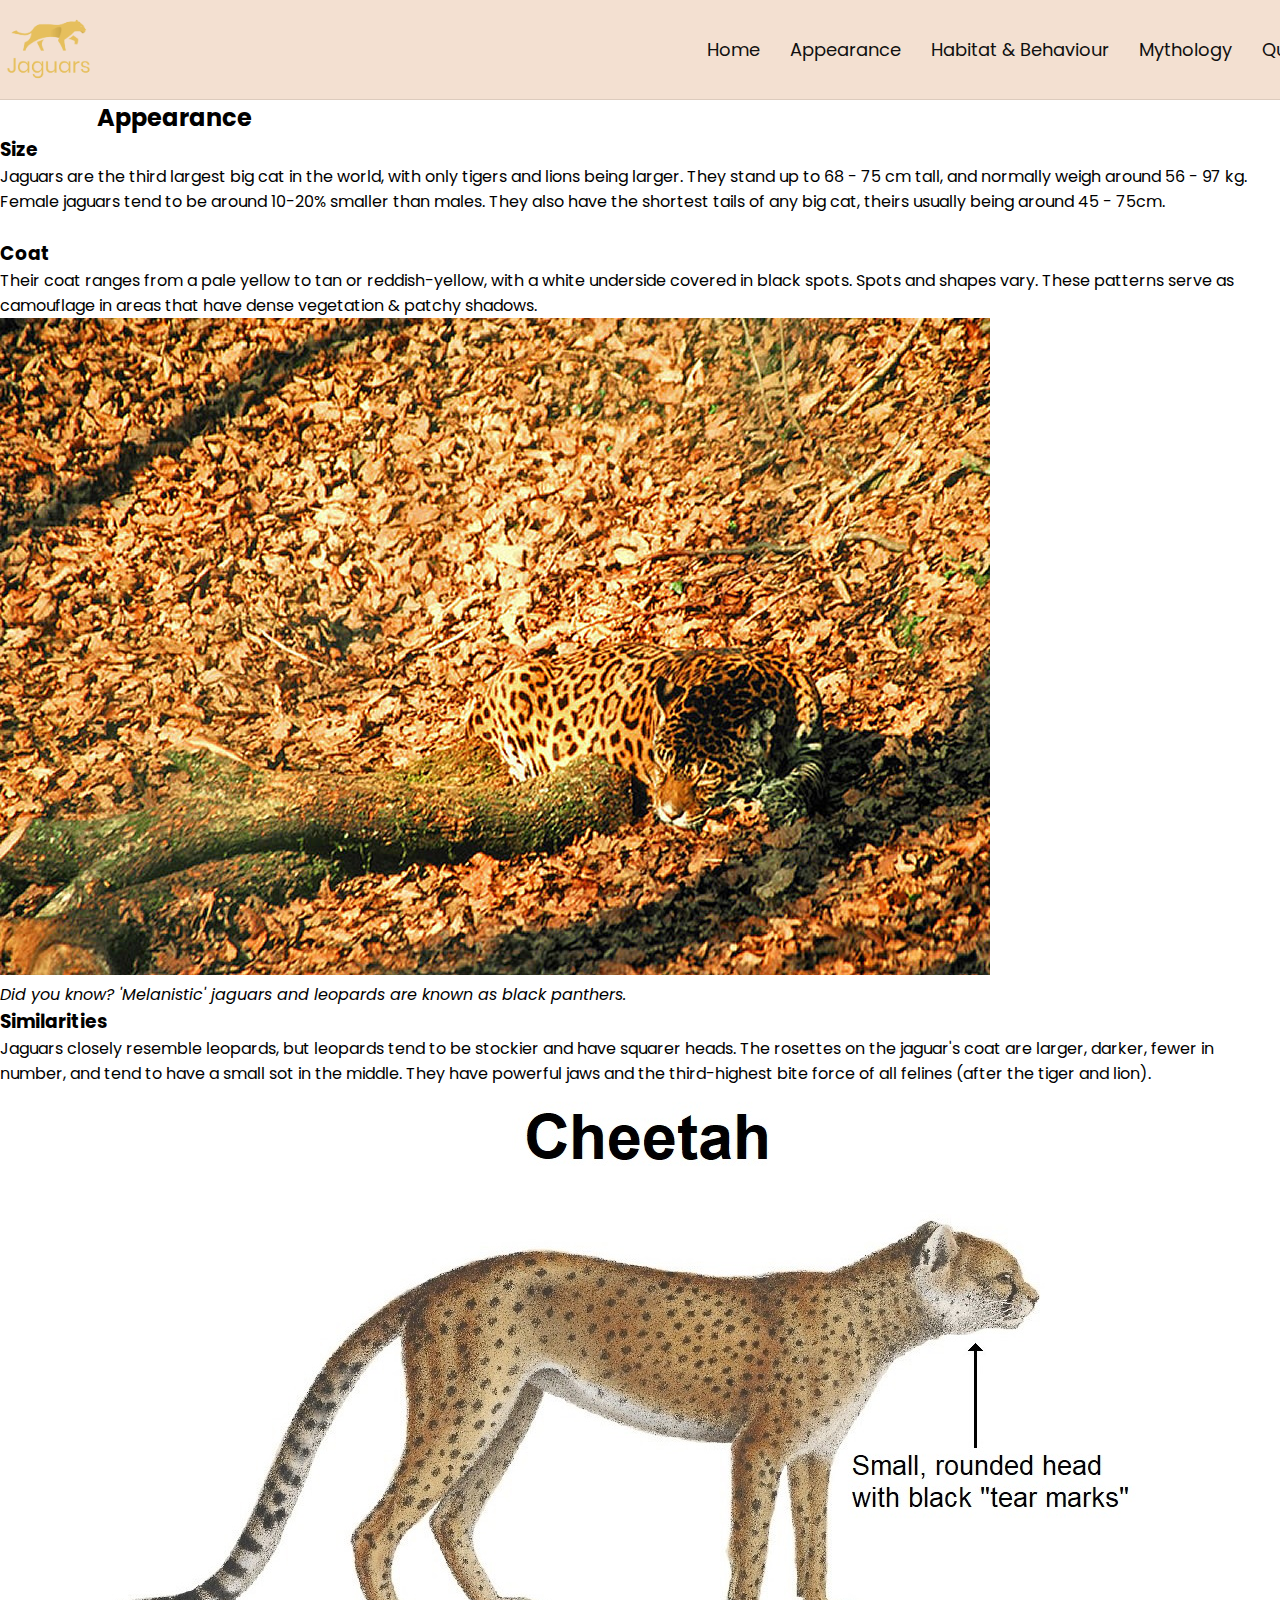
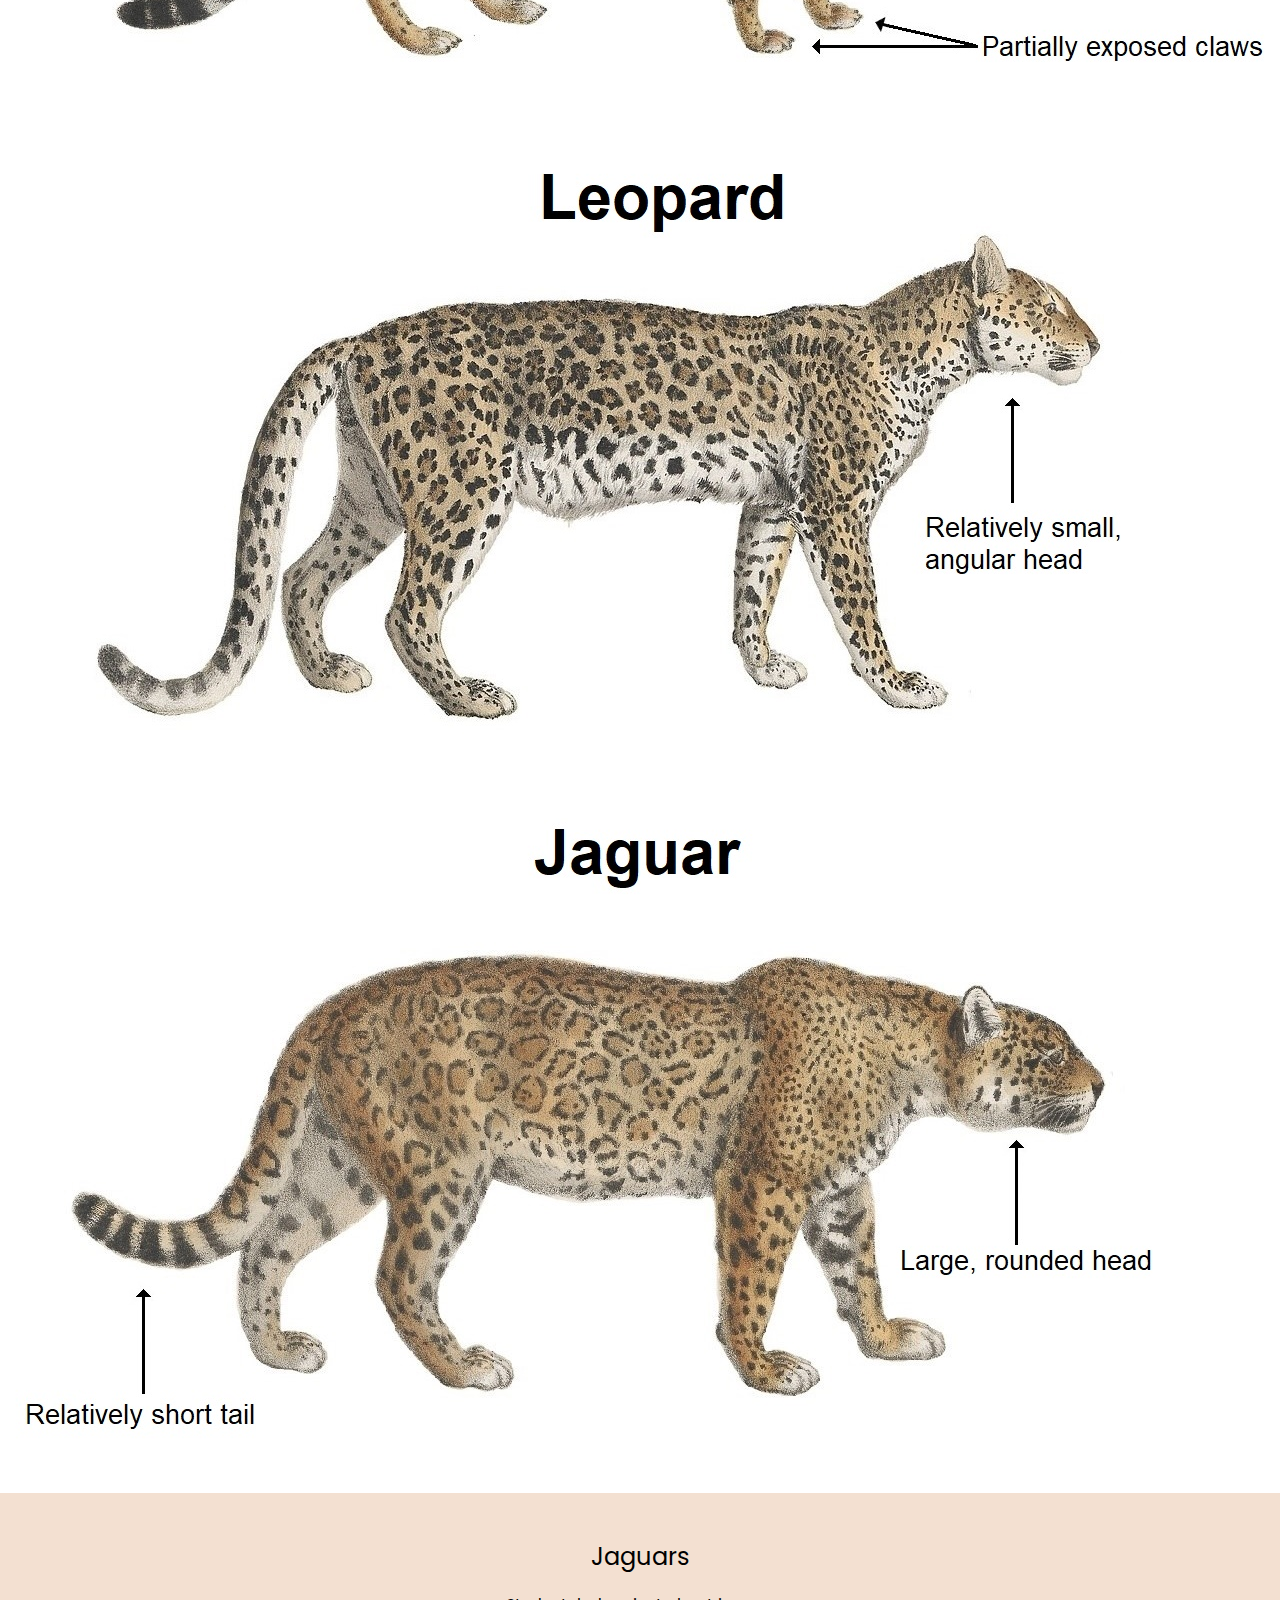
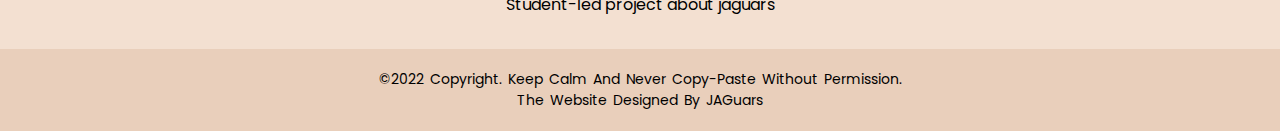
==== appearance.html @ 4f2eb0e9 "Added info to Appearance page" ====
<!DOCTYPE html>
<html lang="en">
<head>
    <meta charset="UTF-8">
    <meta http-equiv="X-UA-Compatible" content="IE=edge">
    <meta name="viewport" content="width=device-width, initial-scale=1.0">
    <link rel="stylesheet" href="css/style.css">
    <link rel="preconnect" href="https://fonts.googleapis.com">
    <link rel="preconnect" href="https://fonts.gstatic.com" crossorigin>
    <link href="https://fonts.googleapis.com/css2?family=Poppins:wght@300;500;700&display=swap" rel="stylesheet">
    <title>Appearance - JAGuars</title>
</head>
<body>
<!-- Header section starts -->
    <header>
        <div class="inner">
            <div class="logo">
                <div>
                    <img src="assets/Jag_Logo.png">
                </div>
            </div>

            <nav>
                <li><span><a href="index.html">Home</a></span></li>
                <li><span><a href="appearance.html">Appearance</a></span></li>
                <li><span><a href="habitatAndBehaviour.html">Habitat & Behaviour</a></span></li>
                <li><span><a href="mythology.html">Mythology</a></span></li>
                <li><span><a href="quiz_index.html">Quiz</a></span></li>
            </nav>
        </div>
    </header>
<!-- Header section ends -->

<!-- Main section starts-->

<h2>Appearance</h2>
    <h3>Size</h3>
        <p>Jaguars are the third largest big cat in the world, with only tigers and lions  being larger. They stand up to 68 - 75 cm tall, and normally weigh around 56 - 97 kg. Female jaguars tend to be around 10-20% smaller than males. They also have the shortest tails of any big cat, theirs usually being around 45 - 75cm.</p>
        <br>
    
    <h3>Coat</h3>
        <p>Their coat ranges from a pale yellow to tan or reddish-yellow, with a white underside covered in black spots. Spots and shapes vary. These patterns serve as camouflage in areas that have dense vegetation & patchy shadows.</p>
        <img src="assets/Jaguar_Camo.jpg" alt text="An image of a jaguar that is well hidden by its camouflage coat">
        
        <br>
        <i>Did you know? 'Melanistic' jaguars and leopards are known as black panthers.</i>
        <img src="assets/Black_Panther.jpg" alt text="An image of a black panther">
        <br>

    <h3>Similarities</h3>
        <p>Jaguars closely resemble leopards, but leopards tend to be stockier and have squarer heads. The rosettes on the jaguar's coat are larger, darker, fewer in number, and tend to have a small sot in the middle. They have powerful jaws and the third-highest bite force of all felines (after the tiger and lion). 
        <img src="assets/Jaguar_Differences.jpg" alt text="Image portraying the visual differences between jaguars, cheetahs, and leopards">
    

<!-- Main section ends -->

<!-- Footer section starts  -->
<!-- FOOTER section  -->
<footer>
    <div class="footer-content">
        <h3>Jaguars</h3>
        <p>Student-led project about jaguars </p>
    </div>
    <div class="footer-bottom">
        <p>&copy;2022 Copyright. Keep Calm and Never Copy-Paste Without Permission.</p>
        <p>The website designed by JAGuars</p> 
    </div>
</footer>

<!-- Footer section ends -->
</body>
</html>
---- css/style.css ----
*{
  margin: 0;
  padding: 0;
  list-style: none;
  text-decoration: none;
  font-family:'Poppins';
}

header{
  width: 100vw;
  height: 100px;
  border-bottom: solid 1px rgba(16, 16, 16, 0.1);
  background-color: #f3e0d1;
}

header .inner{
  width: 1300px; 
  height: 100%;
  display: block;
  margin: 0 auto;
}

header .logo{
  display: table;
  height: 100%;
  float: left;
}

header .logo div{
  height: 100%;
  display: table-cell;
  vertical-align: middle;
}

header .logo img{
  height: 90px;
  margin-top: 5px; /* Optical alignment of the logo */
}

header nav{
  float: right;
  height: 100%;
}

header nav li{
  display: table;
  height: 100%;
  float: left;
  margin-right: 30px;
}

header nav li:last-of-type{
  margin-right: 0;
}

header nav span {
  display: table-cell;
  vertical-align: middle;
  font-size: 18px;
}

header nav a{
  color: #101010;
}

header nav a:hover{
  -webkit-transition:color 300ms ease-in-out;
  -moz-transition:color 300ms ease-in-out;
  color: #95731e;
}


/* Banner image styles */
.banner-image{
  height: 700px;
  width: 100%;
  display: block;
}

/* Start of Gallery */
* {
  box-sizing: border-box;
}

/* Position the image container (needed to position the left and right arrows) */
.gallery-container {
  position: relative;
  width:900px;
  display: block;
  margin-left: auto;
  margin-right: auto;
}

/* Hide the images by default */
.mySlides {
  display: none;
}

/* Add a pointer when hovering over the thumbnail images */
.cursor {
  cursor: pointer;
}

/* Next & previous buttons */
.prev,
.next {
  cursor: pointer;
  position: absolute;
  top: 40%;
  width: auto;
  padding: 16px;
  margin-top: -50px;
  color: white;
  font-weight: bold;
  font-size: 20px;
  border-radius: 0 3px 3px 0;
  user-select: none;
  -webkit-user-select: none;
}

/* Position the "next button" to the right */
.next {
  right: 0;
  border-radius: 3px 0 0 3px;
}

/* On hover, add a black background color with a little bit see-through */
.prev:hover,
.next:hover {
  background-color: rgba(0, 0, 0, 0.8);
  -webkit-transition: 300ms ease-in-out;
  -moz-transition: 300ms ease-in-out;
}

/* Number text (1/3 etc) */
.numbertext {
  color: #f2f2f2;
  font-size: 12px;
  padding: 8px 12px;
  position: absolute;
  top: 0;
}

/* Container for image text */
.caption-container {
  text-align: center;
  background-color: #222;
  padding: 2px 16px;
  color: white;
}

.row:after {
  content: "";
  display: table;
  clear: both;
}

/* Six columns side by side */
.column {
  float: left;
  width: 16.66%;
}

/* Add a transparency effect for thumnbail images */
.demo {
  opacity: 0.6;
}

.active,
.demo:hover {
  opacity: 1;
  -webkit-transition: 300ms ease-in-out;
  -moz-transition: 300ms ease-in-out;
}

/* End of Gallery */


/* footer */

footer{
  background: #f3e0d1;
  height: auto;
  width: 100vw;
  padding-top: 40px;
  color: #fff;
}

.footer-content{
  display: flex;
  align-items: center;
  justify-content: center;
  flex-direction: column;
  text-align: center;
  margin-bottom: 20px;
}

.footer-content h3{
  font-size: 1.8rem;
  font-weight: 400;
  text-transform: capitalize;
  line-height: 3rem;
  font-size: 24px;
  color: black;

}

.footer-content p{
  max-width: 500px;
  margin: 10px auto;
  line-height: 28px;
  font-size: 16px;
  color: black;
}

.footer-bottom{
  background: #e9cfbb;
  width: 100vw;
  padding: 20px 0;
  text-align:  center;
}

.footer-bottom p{
  font-size: 14px;
  word-spacing: 2px;
  text-transform: capitalize;
  color: black;
}



/* media queries  */

@media (max-width:1200px){

}

@media (max-width:991px){

}

@media (max-width:768px){

}

@media (max-width:450px){


}
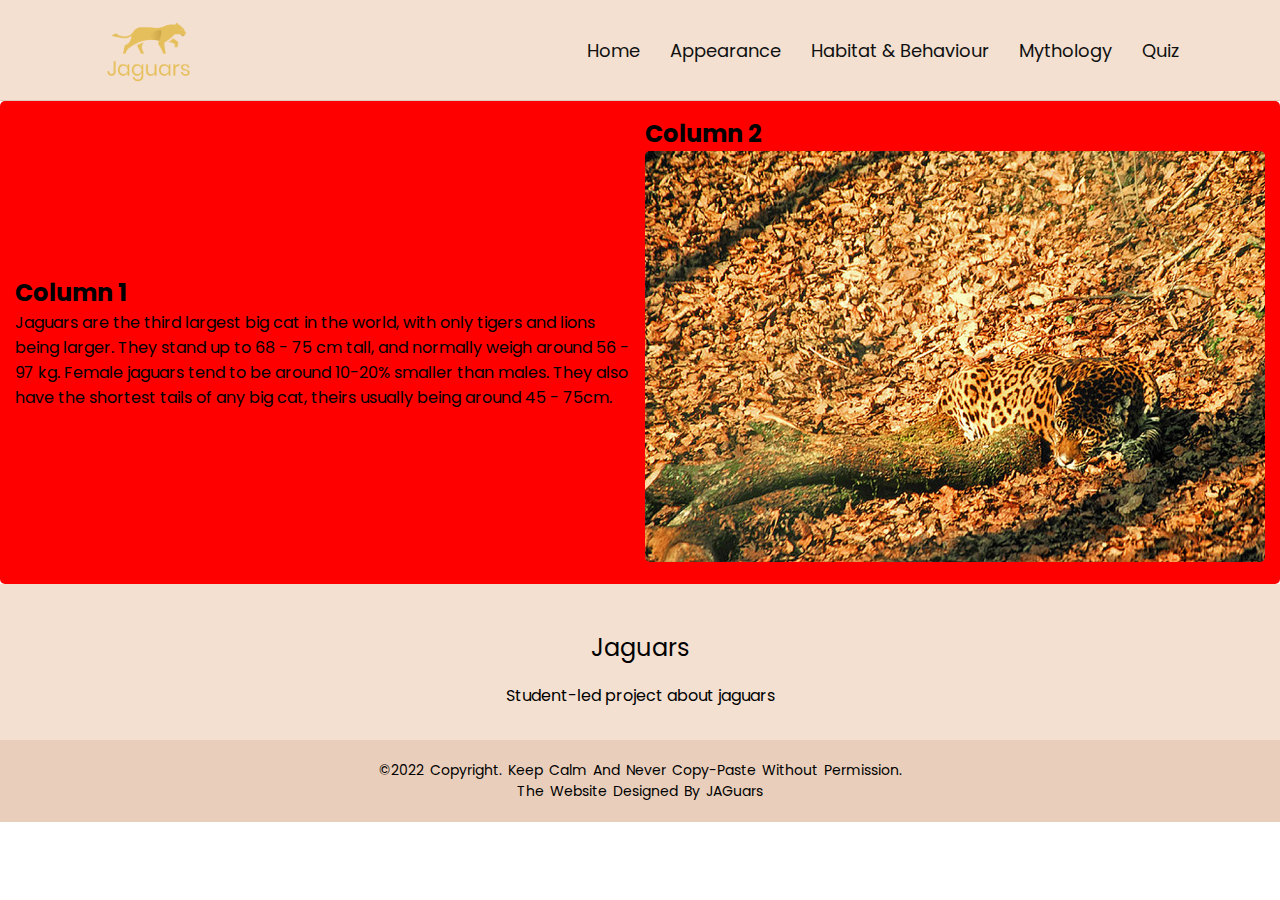
==== commit d880d9dc: "changes to header + started adding content" ====
--- a/appearance.html
+++ b/appearance.html
@@ -33,24 +33,18 @@
 
 <!-- Main section starts-->
 
-<h2>Appearance</h2>
-    <h3>Size</h3>
-        <p>Jaguars are the third largest big cat in the world, with only tigers and lions  being larger. They stand up to 68 - 75 cm tall, and normally weigh around 56 - 97 kg. Female jaguars tend to be around 10-20% smaller than males. They also have the shortest tails of any big cat, theirs usually being around 45 - 75cm.</p>
-        <br>
-    
-    <h3>Coat</h3>
-        <p>Their coat ranges from a pale yellow to tan or reddish-yellow, with a white underside covered in black spots. Spots and shapes vary. These patterns serve as camouflage in areas that have dense vegetation & patchy shadows.</p>
-        <img src="assets/Jaguar_Camo.jpg" alt text="An image of a jaguar that is well hidden by its camouflage coat">
-        
-        <br>
-        <i>Did you know? 'Melanistic' jaguars and leopards are known as black panthers.</i>
-        <img src="assets/Black_Panther.jpg" alt text="An image of a black panther">
-        <br>
-
-    <h3>Similarities</h3>
-        <p>Jaguars closely resemble leopards, but leopards tend to be stockier and have squarer heads. The rosettes on the jaguar's coat are larger, darker, fewer in number, and tend to have a small sot in the middle. They have powerful jaws and the third-highest bite force of all felines (after the tiger and lion). 
-        <img src="assets/Jaguar_Differences.jpg" alt text="Image portraying the visual differences between jaguars, cheetahs, and leopards">
-    
+<div class="main-content">
+    <div class="row">
+        <div class="column">
+            <h2>Column 1</h2>
+            <p>Jaguars are the third largest big cat in the world, with only tigers and lions  being larger. They stand up to 68 - 75 cm tall, and normally weigh around 56 - 97 kg. Female jaguars tend to be around 10-20% smaller than males. They also have the shortest tails of any big cat, theirs usually being around 45 - 75cm.</p>
+        </div>
+        <div class="column">
+            <h2>Column 2</h2>
+            <img src="assets/Jaguar_Camo.jpg" alt text="An image of a jaguar that is well hidden by its camouflage coat">
+        </div>
+    </div>
+</div>
 
 <!-- Main section ends -->
 
--- a/css/style.css
+++ b/css/style.css
@@ -6,30 +6,58 @@
   font-family:'Poppins';
 }
 
+* img{
+  max-width:100%;
+  border-radius:5px;
+}
+
+.main-content{
+background-color:red;
+ display:flex; 
+ max-width: 100%; 
+ padding:10px; 
+border-radius: 5px;
+}
+
+.row {
+  display: flex;
+  align-items: center;
+  justify-content: center;
+}
+
+.column {
+  flex: 50%;
+  padding:5px;
+}
+
 header{
-  width: 100vw;
+  width: 100%;
   height: 100px;
   border-bottom: solid 1px rgba(16, 16, 16, 0.1);
   background-color: #f3e0d1;
 }
 
 header .inner{
-  width: 1300px; 
+  width: 100%;
+  max-width: 1080px;
   height: 100%;
   display: block;
   margin: 0 auto;
+  display: flex;
+  flex-direction: row;
+  align-items: center;
+  justify-content: space-between;
 }
 
 header .logo{
-  display: table;
-  height: 100%;
-  float: left;
+  height: 100%;
 }
 
 header .logo div{
   height: 100%;
-  display: table-cell;
-  vertical-align: middle;
+  display: flex;
+  align-items: center;
+  justify-content: center;
 }
 
 header .logo img{
@@ -38,7 +66,6 @@
 }
 
 header nav{
-  float: right;
   height: 100%;
 }
 
@@ -77,103 +104,93 @@
   display: block;
 }
 
-/* Start of Gallery */
-* {
-  box-sizing: border-box;
-}
-
-/* Position the image container (needed to position the left and right arrows) */
-.gallery-container {
+/* Quiz part starts */
+
+.quiz-body {
   position: relative;
-  width:900px;
-  display: block;
-  margin-left: auto;
-  margin-right: auto;
-}
-
-/* Hide the images by default */
-.mySlides {
-  display: none;
-}
-
-/* Add a pointer when hovering over the thumbnail images */
-.cursor {
-  cursor: pointer;
-}
-
-/* Next & previous buttons */
-.prev,
-.next {
-  cursor: pointer;
-  position: absolute;
-  top: 40%;
-  width: auto;
-  padding: 16px;
-  margin-top: -50px;
-  color: white;
+  padding: 0;
+  margin: 0;
+  display: flex;
+  width: 100vw;
+  height: 55vh;
+  justify-content: center;
+  align-items: center;
+  font-family: "Poppins";
+  
+}
+
+.quiz-container {
+  width: 800px;
+  max-width: 80%;
+  background-color:RGB(248, 253, 137);
+  border-radius: 5px;
+  padding: 20px;
+  text-align: center;
+  background-color: #f3e0d1;
+
+}
+
+.resultBox {
+  text-align: center;
+  color: black;
+  gap: 5px;
+  padding: 5px 10px;
+  font-size: 18px;
   font-weight: bold;
-  font-size: 20px;
-  border-radius: 0 3px 3px 0;
-  user-select: none;
-  -webkit-user-select: none;
-}
-
-/* Position the "next button" to the right */
-.next {
-  right: 0;
-  border-radius: 3px 0 0 3px;
-}
-
-/* On hover, add a black background color with a little bit see-through */
-.prev:hover,
-.next:hover {
-  background-color: rgba(0, 0, 0, 0.8);
-  -webkit-transition: 300ms ease-in-out;
-  -moz-transition: 300ms ease-in-out;
-}
-
-/* Number text (1/3 etc) */
-.numbertext {
-  color: #f2f2f2;
-  font-size: 12px;
-  padding: 8px 12px;
-  position: absolute;
-  top: 0;
-}
-
-/* Container for image text */
-.caption-container {
-  text-align: center;
-  background-color: #222;
-  padding: 2px 16px;
-  color: white;
-}
-
-.row:after {
-  content: "";
-  display: table;
-  clear: both;
-}
-
-/* Six columns side by side */
-.column {
-  float: left;
-  width: 16.66%;
-}
-
-/* Add a transparency effect for thumnbail images */
-.demo {
-  opacity: 0.6;
-}
-
-.active,
-.demo:hover {
-  opacity: 1;
-  -webkit-transition: 300ms ease-in-out;
-  -moz-transition: 300ms ease-in-out;
-}
-
-/* End of Gallery */
+}
+
+.qn1 {
+  font-weight: bold;
+}
+
+
+.btn-grid{
+ display: grid;
+ grid-template-columns: repeat(2, auto);
+ justify-content: center;
+ align-items:center;
+ gap: 10px;
+ margin: 10px 2px;
+}
+
+.btn {
+  background-color: lightblue;
+  border: 2px solid lightseagreen;
+  border-radius: 5px;
+  padding: 5px 10px;
+  color: black;
+  outline: none;
+  margin: 0 2px;
+}
+
+.btn:hover{
+  border-color: orange;
+  background-color: #e6c166;
+}
+
+.btn.correct{
+  background-color: greenyellow
+}
+
+.btn.incorrect {
+  background-color:orangered;
+}
+
+.start-btn, .next-btn{
+  font-weight: bold;
+  margin: 0 5px;
+}
+
+.controls {
+  display: flex;
+  justify-content: center;
+  align-items:center;
+
+}
+
+.hide{
+  display:none;
+}
 
 
 /* footer */
@@ -236,14 +253,23 @@
 }
 
 @media (max-width:991px){
-
+  .quiz-body {
+    width: 80vw;
+    height: 55vh;
+  }
 }
 
 @media (max-width:768px){
-
+  .quiz-body {
+    width: 60vw;
+    height: 50vh;
+  }
 }
 
 @media (max-width:450px){
-
-
-}+  .quiz-body {
+    width: 40vw;
+    height: 50vh;
+  }
+
+}
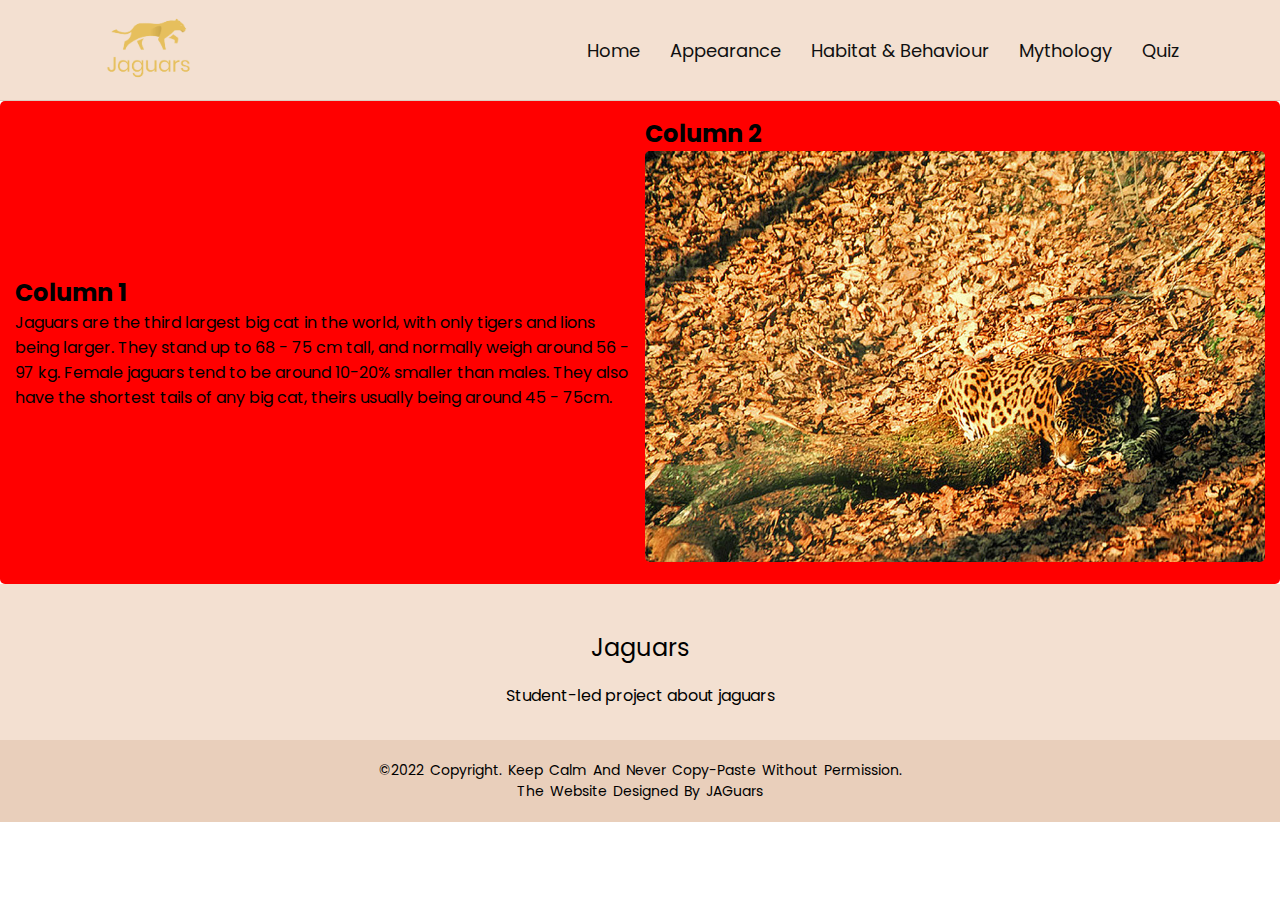
==== commit 42e372cd: "Logo-link" ====
--- a/appearance.html
+++ b/appearance.html
@@ -16,7 +16,7 @@
         <div class="inner">
             <div class="logo">
                 <div>
-                    <img src="assets/Jag_Logo.png">
+                    <a href="index.html"><img src="assets/Jag_Logo.png" alt="Logo"></a>
                 </div>
             </div>
 
--- a/css/style.css
+++ b/css/style.css
@@ -70,7 +70,7 @@
 }
 
 header nav li{
-  display: table;
+  display: flex;
   height: 100%;
   float: left;
   margin-right: 30px;
@@ -81,8 +81,8 @@
 }
 
 header nav span {
-  display: table-cell;
-  vertical-align: middle;
+  display: flex;
+ align-items: center;
   font-size: 18px;
 }
 
@@ -106,12 +106,21 @@
 
 /* Quiz part starts */
 
+/* Position the image container (needed to position the left and right arrows) */
+.gallery-container {
+  position: relative;
+  width:900px;
+  display: block;
+  margin-left: auto;
+  margin-right: auto;
+
+}
 .quiz-body {
   position: relative;
   padding: 0;
   margin: 0;
   display: flex;
-  width: 100vw;
+  width: 100%;
   height: 55vh;
   justify-content: center;
   align-items: center;
@@ -130,12 +139,12 @@
 
 }
 
-.resultBox {
+.result-box {
   text-align: center;
   color: black;
   gap: 5px;
   padding: 5px 10px;
-  font-size: 18px;
+  font-size: 17px;
   font-weight: bold;
 }
 
@@ -198,7 +207,7 @@
 footer{
   background: #f3e0d1;
   height: auto;
-  width: 100vw;
+  width: 100%;
   padding-top: 40px;
   color: #fff;
 }
@@ -232,7 +241,7 @@
 
 .footer-bottom{
   background: #e9cfbb;
-  width: 100vw;
+  width: 100%;
   padding: 20px 0;
   text-align:  center;
 }
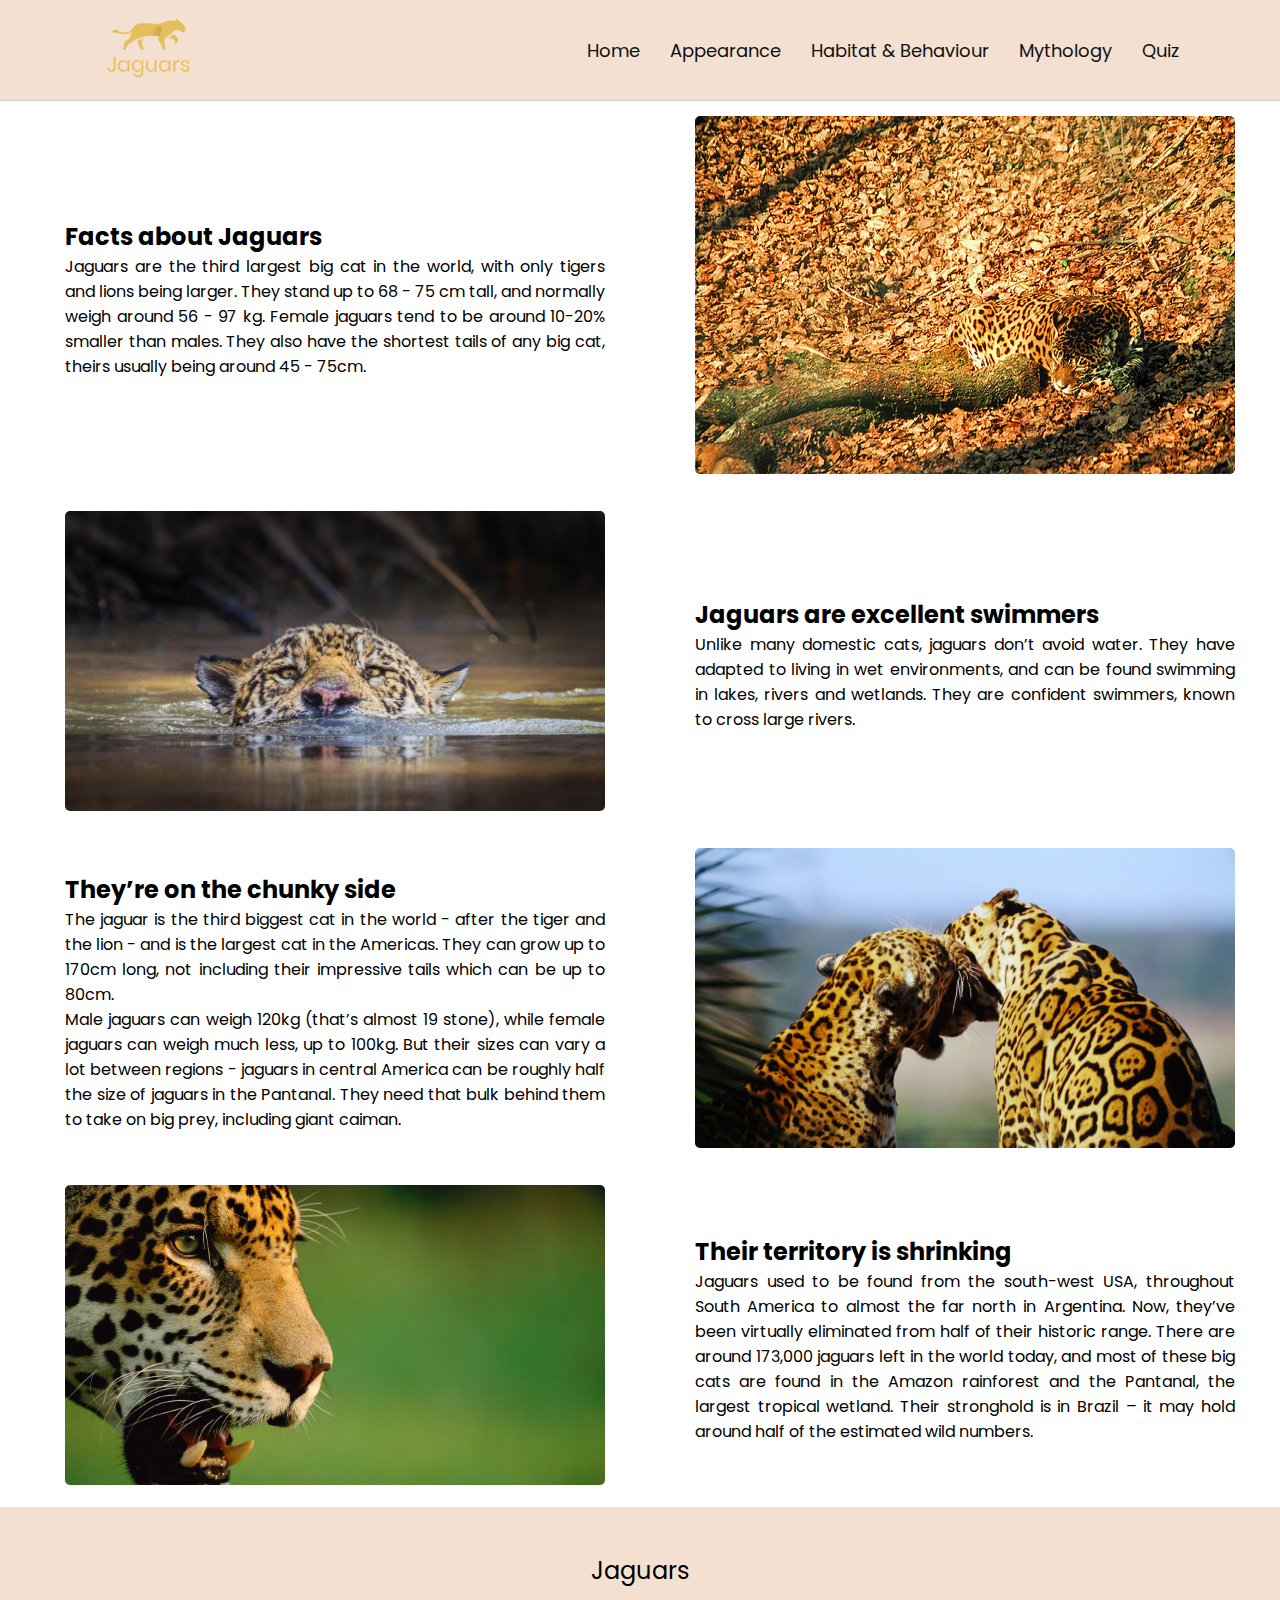
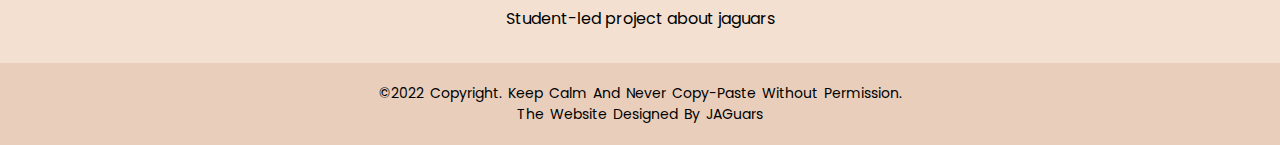
==== commit e2782529: "updated appearance, habitat and mythology pages" ====
--- a/appearance.html
+++ b/appearance.html
@@ -36,15 +36,53 @@
 <div class="main-content">
     <div class="row">
         <div class="column">
-            <h2>Column 1</h2>
+            <h2>Facts about Jaguars</h2>
             <p>Jaguars are the third largest big cat in the world, with only tigers and lions  being larger. They stand up to 68 - 75 cm tall, and normally weigh around 56 - 97 kg. Female jaguars tend to be around 10-20% smaller than males. They also have the shortest tails of any big cat, theirs usually being around 45 - 75cm.</p>
         </div>
         <div class="column">
-            <h2>Column 2</h2>
             <img src="assets/Jaguar_Camo.jpg" alt text="An image of a jaguar that is well hidden by its camouflage coat">
         </div>
     </div>
 </div>
+<div class="main-content">
+    <div class="row">
+        <div class="column">
+            <img src="assets/jags-swim.jpeg" alt text="An image of a jaguar that is well hidden by its camouflage coat">
+        </div>
+        <div class="column">
+            <h2>Jaguars are excellent swimmers</h2>
+<p> Unlike many domestic cats, jaguars don’t avoid water. They have adapted to living in wet environments, and can be found swimming in lakes, rivers and wetlands. They are confident swimmers, known to cross large rivers.</p>
+        </div>
+    </div>
+</div>
+<div class="main-content">
+    <div class="row">
+        <div class="column">
+            <h2>They’re on the chunky side</h2>
+<p>The jaguar is the third biggest cat in the world - after the tiger and the lion - and is the largest cat in the Americas. They can grow up to 170cm long, not including their impressive tails which can be up to 80cm. <br> Male jaguars can weigh 120kg (that’s almost 19 stone), while female jaguars can weigh much less, up to 100kg. But their sizes can vary a lot between regions - jaguars in central America can be roughly half the size of jaguars in the Pantanal. They need that bulk behind them to take on big prey, including giant caiman.</p>
+        </div>
+        <div class="column">
+            <img src="assets/jags-brazil.jpeg" alt text="An image of a jaguar that is well hidden by its camouflage coat">
+        </div>
+    </div>
+</div>
+<div class="main-content">
+    <div class="row">
+        <div class="column">
+            <img src="assets/jaguars-green.jpeg" alt text="An image of a jaguar that is well hidden by its camouflage coat">
+        </div>
+        <div class="column">
+            <h2>Their territory is shrinking</h2>
+            <p>Jaguars used to be found from the south-west USA, throughout South America to almost the far north in Argentina. Now, they’ve been virtually eliminated from half of their historic range. There are around 173,000 jaguars left in the world today, and most of these big cats are found in the Amazon rainforest and the Pantanal, the largest tropical wetland. Their stronghold is in Brazil – it may hold around half of the estimated wild numbers.            </p>
+        
+            
+        
+        </div>
+    </div>
+</div>
+
+
+
 
 <!-- Main section ends -->
 
--- a/css/style.css
+++ b/css/style.css
@@ -12,7 +12,6 @@
 }
 
 .main-content{
-background-color:red;
  display:flex; 
  max-width: 100%; 
  padding:10px; 
@@ -23,11 +22,14 @@
   display: flex;
   align-items: center;
   justify-content: center;
+  text-align: justify;
 }
 
 .column {
   flex: 50%;
   padding:5px;
+  margin-left: 50px;
+  margin-right: 30px;
 }
 
 header{
@@ -70,7 +72,7 @@
 }
 
 header nav li{
-  display: flex;
+  display: table;
   height: 100%;
   float: left;
   margin-right: 30px;
@@ -81,8 +83,8 @@
 }
 
 header nav span {
-  display: flex;
- align-items: center;
+  display: table-cell;
+  vertical-align: middle;
   font-size: 18px;
 }
 
@@ -97,30 +99,50 @@
 }
 
 
-/* Banner image styles */
+
+/* Banner */
 .banner-image{
-  height: 700px;
   width: 100%;
-  display: block;
+  height: auto;
+}
+
+.title {
+	text-align: center;
+	font-size: 50px;
+	display: block;
+	padding-top: 50px;
+}
+
+.title-text{
+  text-align: center;
+  
+}
+
+
+
+.myth-img{
+  text-align: center;
+}
+
+.myth-text{
+  color:#333;
+  margin-left: 100px;
+  margin-right: 100px;
+  text-align: justify;
+}
+
+.jag-video{
+  text-align: center;
 }
 
 /* Quiz part starts */
 
-/* Position the image container (needed to position the left and right arrows) */
-.gallery-container {
-  position: relative;
-  width:900px;
-  display: block;
-  margin-left: auto;
-  margin-right: auto;
-
-}
 .quiz-body {
   position: relative;
   padding: 0;
   margin: 0;
   display: flex;
-  width: 100%;
+  width: 100vw;
   height: 55vh;
   justify-content: center;
   align-items: center;
@@ -139,12 +161,12 @@
 
 }
 
-.result-box {
+.resultBox {
   text-align: center;
   color: black;
   gap: 5px;
   padding: 5px 10px;
-  font-size: 17px;
+  font-size: 18px;
   font-weight: bold;
 }
 
@@ -207,7 +229,7 @@
 footer{
   background: #f3e0d1;
   height: auto;
-  width: 100%;
+  width: 100vw;
   padding-top: 40px;
   color: #fff;
 }
@@ -241,7 +263,7 @@
 
 .footer-bottom{
   background: #e9cfbb;
-  width: 100%;
+  width: 100vw;
   padding: 20px 0;
   text-align:  center;
 }
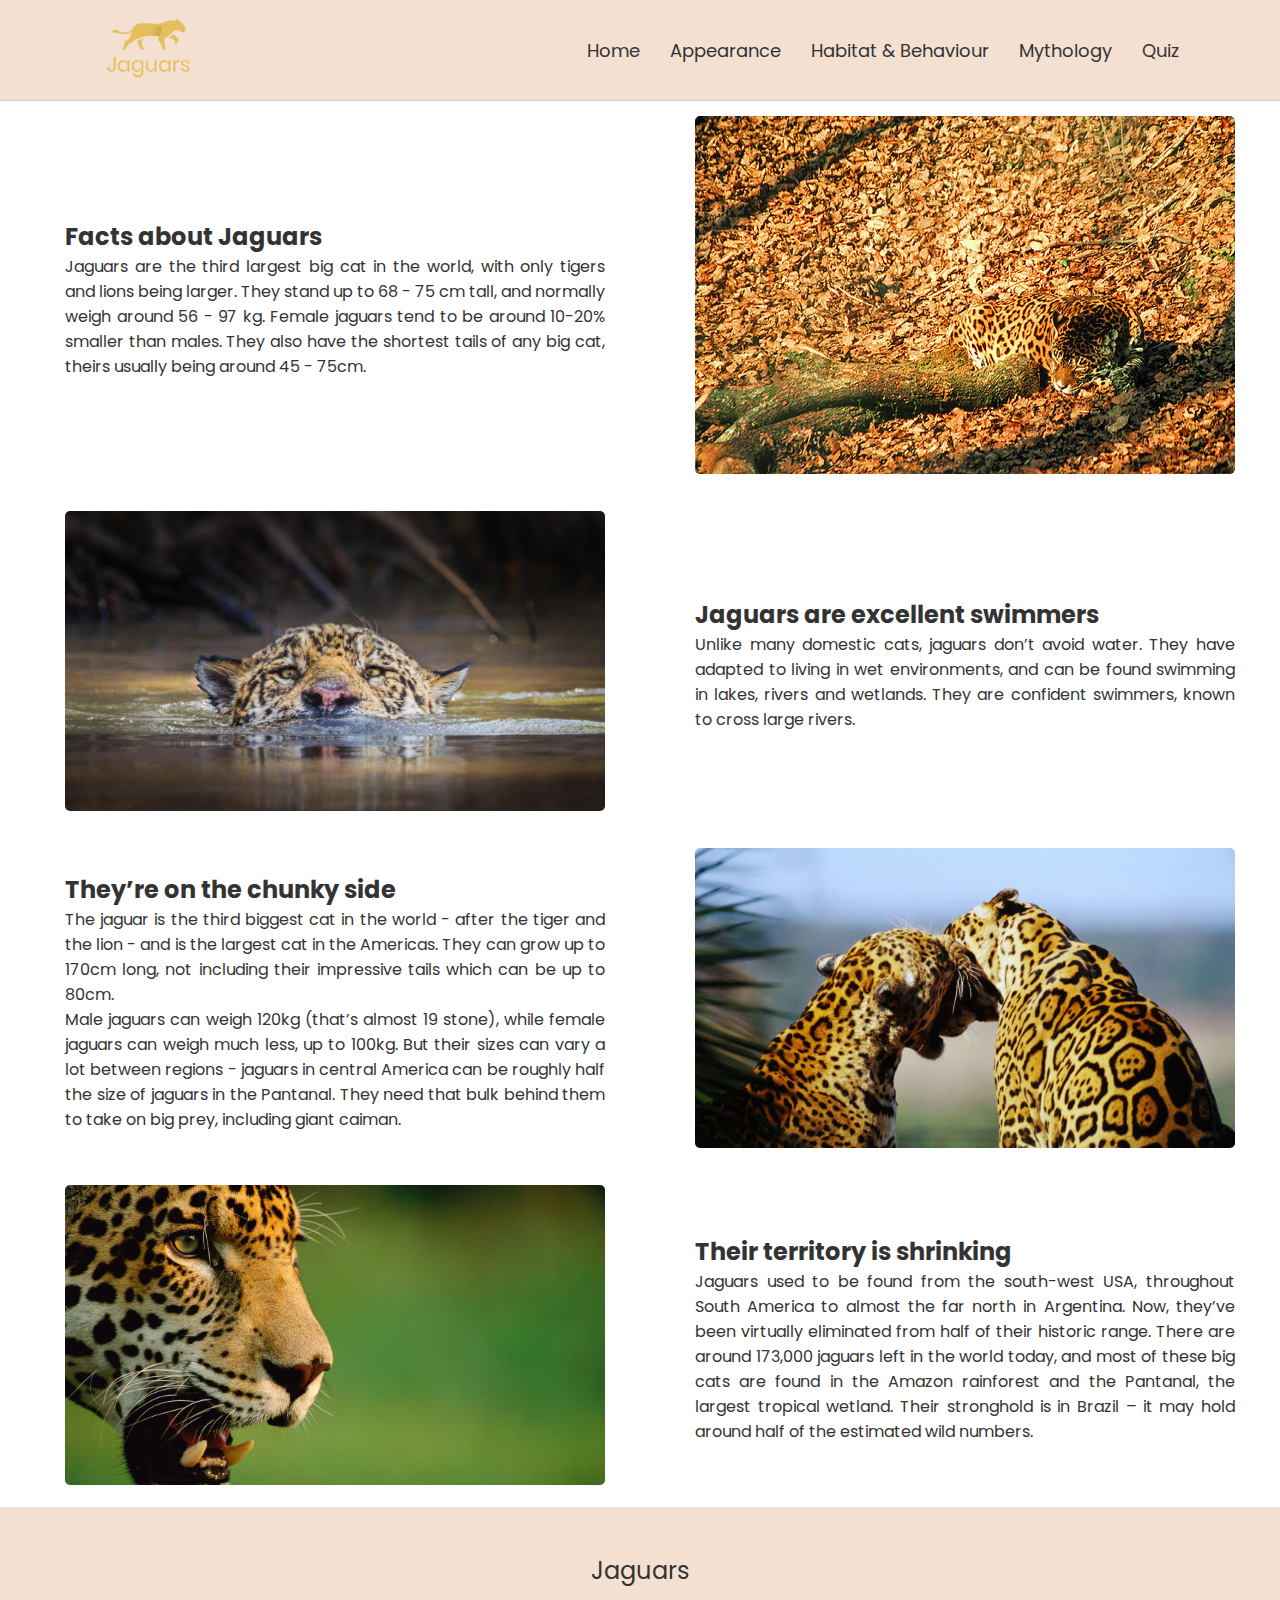
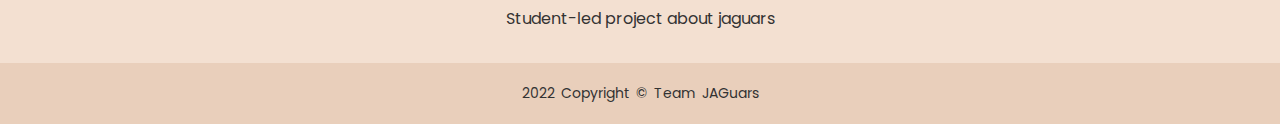
==== commit c954ab3f: "quiz part" ====
--- a/appearance.html
+++ b/appearance.html
@@ -87,15 +87,13 @@
 <!-- Main section ends -->
 
 <!-- Footer section starts  -->
-<!-- FOOTER section  -->
 <footer>
     <div class="footer-content">
         <h3>Jaguars</h3>
         <p>Student-led project about jaguars </p>
     </div>
     <div class="footer-bottom">
-        <p>&copy;2022 Copyright. Keep Calm and Never Copy-Paste Without Permission.</p>
-        <p>The website designed by JAGuars</p> 
+        <p>2022 Copyright © Team JAGuars</p>
     </div>
 </footer>
 
--- a/css/style.css
+++ b/css/style.css
@@ -15,7 +15,9 @@
  display:flex; 
  max-width: 100%; 
  padding:10px; 
-border-radius: 5px;
+  border-radius: 5px;
+  color:#333;
+
 }
 
 .row {
@@ -89,7 +91,7 @@
 }
 
 header nav a{
-  color: #101010;
+  color:#333;
 }
 
 header nav a:hover{
@@ -97,8 +99,6 @@
   -moz-transition:color 300ms ease-in-out;
   color: #95731e;
 }
-
-
 
 /* Banner */
 .banner-image{
@@ -115,10 +115,7 @@
 
 .title-text{
   text-align: center;
-  
-}
-
-
+}
 
 .myth-img{
   text-align: center;
@@ -147,7 +144,7 @@
   justify-content: center;
   align-items: center;
   font-family: "Poppins";
-  
+  color:#333;
 }
 
 .quiz-container {
@@ -158,7 +155,6 @@
   padding: 20px;
   text-align: center;
   background-color: #f3e0d1;
-
 }
 
 .resultBox {
@@ -229,9 +225,15 @@
 footer{
   background: #f3e0d1;
   height: auto;
-  width: 100vw;
+  width: 100%;
   padding-top: 40px;
   color: #fff;
+  left: 0;
+  bottom: 0;
+
+
+
+  
 }
 
 .footer-content{
@@ -241,6 +243,7 @@
   flex-direction: column;
   text-align: center;
   margin-bottom: 20px;
+  
 }
 
 .footer-content h3{
@@ -249,8 +252,7 @@
   text-transform: capitalize;
   line-height: 3rem;
   font-size: 24px;
-  color: black;
-
+  color:#333;
 }
 
 .footer-content p{
@@ -258,7 +260,7 @@
   margin: 10px auto;
   line-height: 28px;
   font-size: 16px;
-  color: black;
+  color:#333;
 }
 
 .footer-bottom{
@@ -266,13 +268,14 @@
   width: 100vw;
   padding: 20px 0;
   text-align:  center;
+
 }
 
 .footer-bottom p{
   font-size: 14px;
   word-spacing: 2px;
   text-transform: capitalize;
-  color: black;
+  color:#333;
 }
 
 
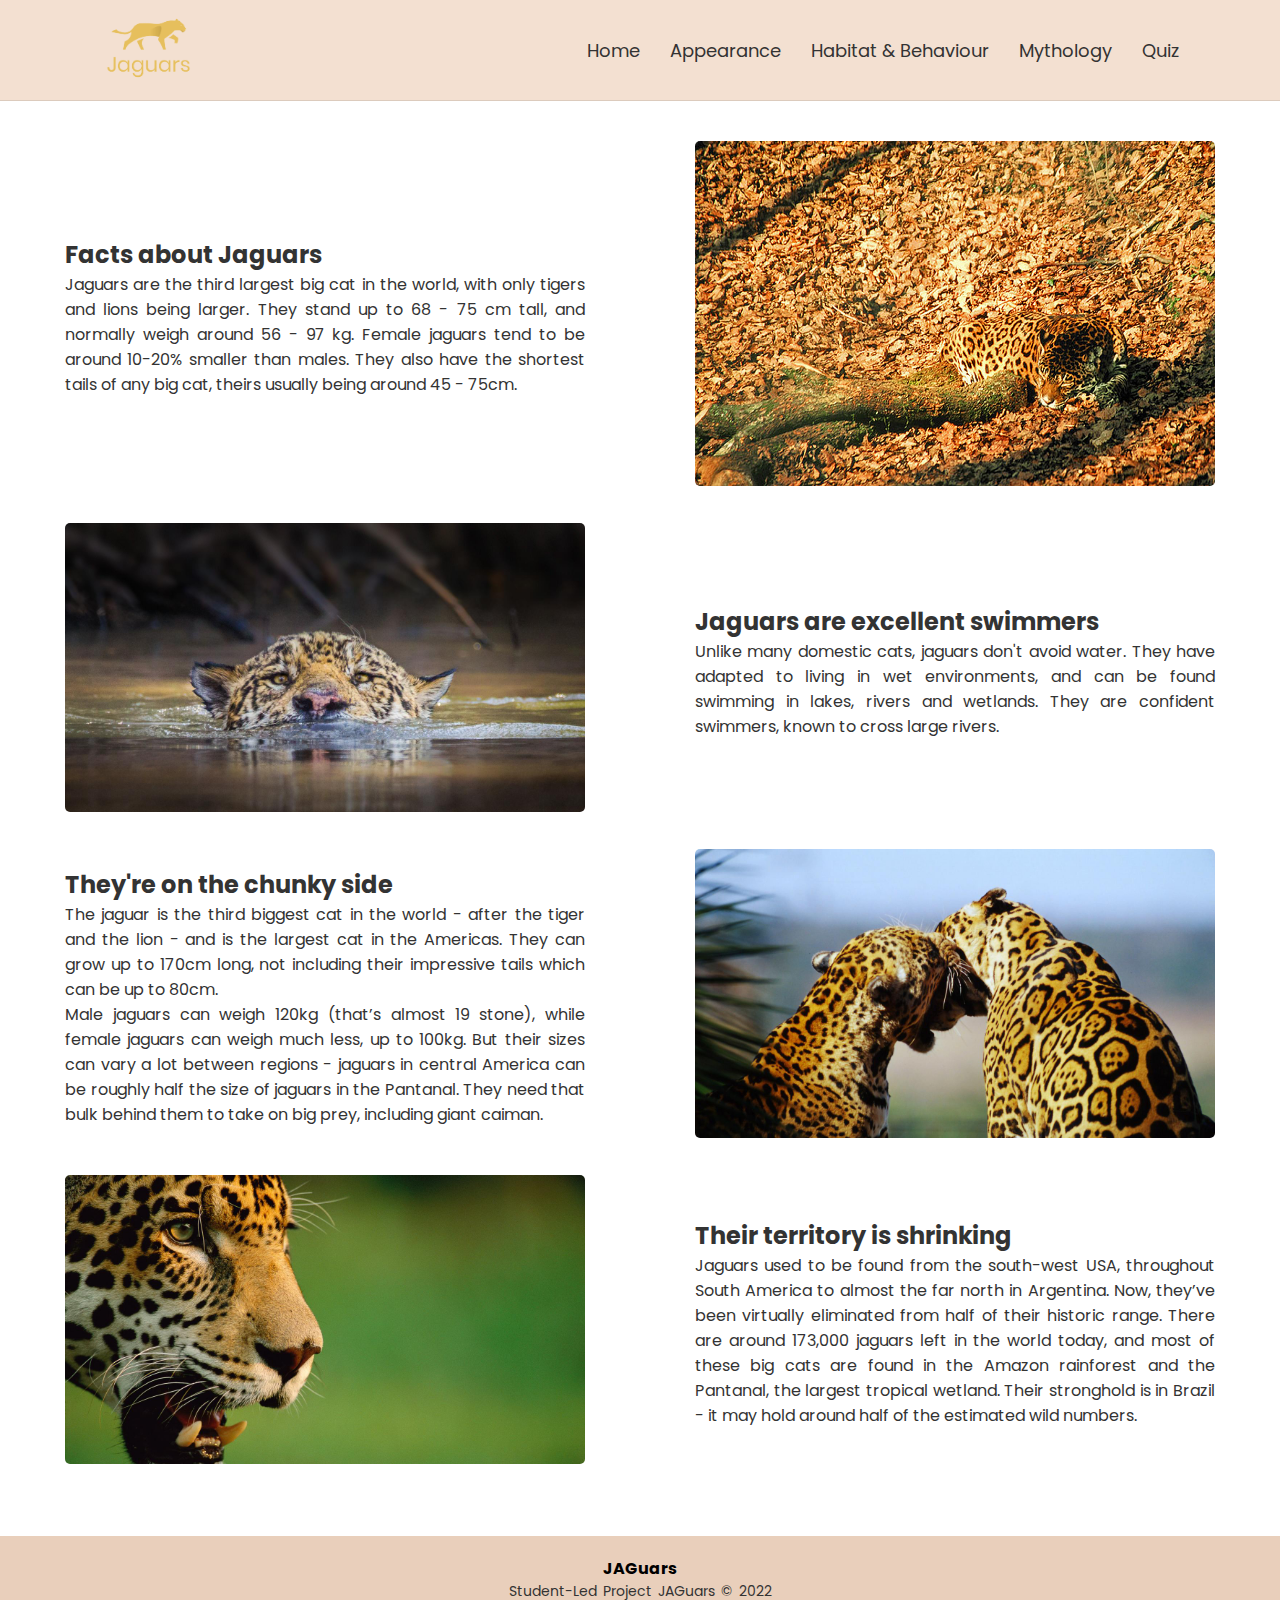
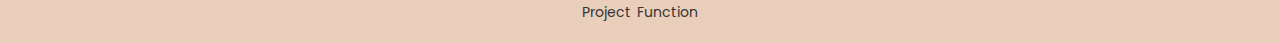
==== commit 3acba65a: "Updated all the pages" ====
--- a/appearance.html
+++ b/appearance.html
@@ -32,68 +32,60 @@
 <!-- Header section ends -->
 
 <!-- Main section starts-->
-
+<br>
 <div class="main-content">
-    <div class="row">
-        <div class="column">
+    <div class="row-appearance">
+        <div class="column-appearance">
             <h2>Facts about Jaguars</h2>
             <p>Jaguars are the third largest big cat in the world, with only tigers and lions  being larger. They stand up to 68 - 75 cm tall, and normally weigh around 56 - 97 kg. Female jaguars tend to be around 10-20% smaller than males. They also have the shortest tails of any big cat, theirs usually being around 45 - 75cm.</p>
         </div>
-        <div class="column">
+        <div class="column-appearance">
             <img src="assets/Jaguar_Camo.jpg" alt text="An image of a jaguar that is well hidden by its camouflage coat">
         </div>
     </div>
 </div>
 <div class="main-content">
-    <div class="row">
-        <div class="column">
+    <div class="row-appearance">
+        <div class="column-appearance">
             <img src="assets/jags-swim.jpeg" alt text="An image of a jaguar that is well hidden by its camouflage coat">
         </div>
-        <div class="column">
+        <div class="column-appearance">
             <h2>Jaguars are excellent swimmers</h2>
-<p> Unlike many domestic cats, jaguars don’t avoid water. They have adapted to living in wet environments, and can be found swimming in lakes, rivers and wetlands. They are confident swimmers, known to cross large rivers.</p>
+<p> Unlike many domestic cats, jaguars don't avoid water. They have adapted to living in wet environments, and can be found swimming in lakes, rivers and wetlands. They are confident swimmers, known to cross large rivers.</p>
         </div>
     </div>
 </div>
 <div class="main-content">
-    <div class="row">
-        <div class="column">
-            <h2>They’re on the chunky side</h2>
+    <div class="row-appearance">
+        <div class="column-appearance">
+            <h2>They're on the chunky side</h2>
 <p>The jaguar is the third biggest cat in the world - after the tiger and the lion - and is the largest cat in the Americas. They can grow up to 170cm long, not including their impressive tails which can be up to 80cm. <br> Male jaguars can weigh 120kg (that’s almost 19 stone), while female jaguars can weigh much less, up to 100kg. But their sizes can vary a lot between regions - jaguars in central America can be roughly half the size of jaguars in the Pantanal. They need that bulk behind them to take on big prey, including giant caiman.</p>
         </div>
-        <div class="column">
+        <div class="column-appearance">
             <img src="assets/jags-brazil.jpeg" alt text="An image of a jaguar that is well hidden by its camouflage coat">
         </div>
     </div>
 </div>
 <div class="main-content">
-    <div class="row">
-        <div class="column">
+    <div class="row-appearance">
+        <div class="column-appearance">
             <img src="assets/jaguars-green.jpeg" alt text="An image of a jaguar that is well hidden by its camouflage coat">
         </div>
-        <div class="column">
+        <div class="column-appearance">
             <h2>Their territory is shrinking</h2>
-            <p>Jaguars used to be found from the south-west USA, throughout South America to almost the far north in Argentina. Now, they’ve been virtually eliminated from half of their historic range. There are around 173,000 jaguars left in the world today, and most of these big cats are found in the Amazon rainforest and the Pantanal, the largest tropical wetland. Their stronghold is in Brazil – it may hold around half of the estimated wild numbers.            </p>
-        
-            
-        
+            <p>Jaguars used to be found from the south-west USA, throughout South America to almost the far north in Argentina. Now, they’ve been virtually eliminated from half of their historic range. There are around 173,000 jaguars left in the world today, and most of these big cats are found in the Amazon rainforest and the Pantanal, the largest tropical wetland. Their stronghold is in Brazil - it may hold around half of the estimated wild numbers.</p>
         </div>
     </div>
 </div>
-
-
-
-
+<br>
+<br>
 <!-- Main section ends -->
 
 <!-- Footer section starts  -->
 <footer>
-    <div class="footer-content">
-        <h3>Jaguars</h3>
-        <p>Student-led project about jaguars </p>
-    </div>
     <div class="footer-bottom">
-        <p>2022 Copyright © Team JAGuars</p>
+      <h4>JAGuars</h4>
+      <p class="copyright">Student-led project JAGuars © 2022 <br> Project Function </p>
     </div>
 </footer>
 
--- a/css/style.css
+++ b/css/style.css
@@ -17,7 +17,6 @@
  padding:10px; 
   border-radius: 5px;
   color:#333;
-
 }
 
 .row {
@@ -30,8 +29,26 @@
 .column {
   flex: 50%;
   padding:5px;
+}
+
+.row-appearance {
+  display: flex;
+  align-items: center;
+  justify-content: center;
+  text-align: justify;
+}
+
+.nav-row{
+  margin: auto;
+  display: flex;
+  justify-content: space-between;
+}
+
+.column-appearance {
+  flex: 50%;
+  padding:5px;
   margin-left: 50px;
-  margin-right: 30px;
+  margin-right: 50px;
 }
 
 header{
@@ -41,6 +58,7 @@
   background-color: #f3e0d1;
 }
 
+
 header .inner{
   width: 100%;
   max-width: 1080px;
@@ -74,7 +92,7 @@
 }
 
 header nav li{
-  display: table;
+  display: flex;
   height: 100%;
   float: left;
   margin-right: 30px;
@@ -85,8 +103,8 @@
 }
 
 header nav span {
-  display: table-cell;
-  vertical-align: middle;
+  display: flex;
+ align-items: center;
   font-size: 18px;
 }
 
@@ -133,18 +151,28 @@
 }
 
 /* Quiz part starts */
-
+/* Position the image container (needed to position the left and right arrows) */
+.gallery-container {
+  position: relative;
+  width:900px;
+  display: block;
+  margin-left: auto;
+  margin-right: auto;
+
+}
 .quiz-body {
   position: relative;
   padding: 0;
-  margin: 0;
-  display: flex;
-  width: 100vw;
+  margin-top: 6%;
+  margin-bottom: 7%;
+  display: flex;
+  width: 100%;
   height: 55vh;
   justify-content: center;
   align-items: center;
   font-family: "Poppins";
   color:#333;
+
 }
 
 .quiz-container {
@@ -157,12 +185,12 @@
   background-color: #f3e0d1;
 }
 
-.resultBox {
+.result-box {
   text-align: center;
   color: black;
   gap: 5px;
   padding: 5px 10px;
-  font-size: 18px;
+  font-size: 17px;
   font-weight: bold;
 }
 
@@ -219,6 +247,105 @@
   display:none;
 }
 
+/* index page buttons */
+.title {
+	text-align: center;
+	font-size: 50px;
+	display: block;
+	padding-top: 50px;
+}
+
+/* Buttons */
+.about{
+  margin-bottom: -140px;
+}
+.about .text{
+  padding-top: 12px;
+}
+.about .text .aboutContent h3{
+  font-size: 2.5rem;
+  color:#333;
+  margin-left: 500px;
+}
+
+.about .text .aboutContent h4{
+  font-size: 2.5rem;
+  color:#333;
+  margin-left: 500px;
+}
+
+.about .text .aboutContent h5{
+  font-size: 2.5rem;
+  color:#333;
+  margin-left: 500px;
+}
+
+.about .text .aboutContent p{
+  font-size: 1.2rem;
+  color:#707B7C  ;
+  padding-top: 5px;
+  line-height: 1.5;
+  margin-top: 5px;
+  margin-left: 50px;
+  margin-right: 50px;
+  text-align: justify;
+}
+
+.campus{
+  width: 80%;
+  margin: auto;
+  margin-top: 5%;
+  text-align: center;
+  padding-top: 50px; 
+}
+
+.campus-col{
+  flex-basis: 32%;
+  border-radius: 10px;
+  margin-bottom: 30px;
+  position: relative;
+  overflow: hidden;
+}
+
+.campus-col img{
+  width: 100%;
+  height: auto;
+  display: block;
+}
+
+
+.layer{
+  background: transparent;
+  height: 100%;
+  width: 100%;
+  position: absolute;
+  top: 0;
+  left: 0;
+  transition: 0.5s;
+}
+
+.layer:hover{
+  background: #f9d7be4e; 
+
+}
+
+.layer h3{
+  width: 100%;
+  font-weight: 500;
+  color: #fff;
+  font-size: 26px;
+  bottom: 0;
+  left: 50%;
+  transform: translateX(-50%);
+  position: absolute;
+  opacity: 0;
+  transform: 0.5s;
+}
+
+.layer:hover h3{
+  bottom: 49%;
+  opacity: 1;
+}
 
 /* footer */
 
@@ -226,14 +353,8 @@
   background: #f3e0d1;
   height: auto;
   width: 100%;
-  padding-top: 40px;
-  color: #fff;
   left: 0;
   bottom: 0;
-
-
-
-  
 }
 
 .footer-content{
@@ -265,7 +386,7 @@
 
 .footer-bottom{
   background: #e9cfbb;
-  width: 100vw;
+  width: 100%;
   padding: 20px 0;
   text-align:  center;
 
@@ -278,7 +399,7 @@
   color:#333;
 }
 
-
+ 
 
 /* media queries  */
 
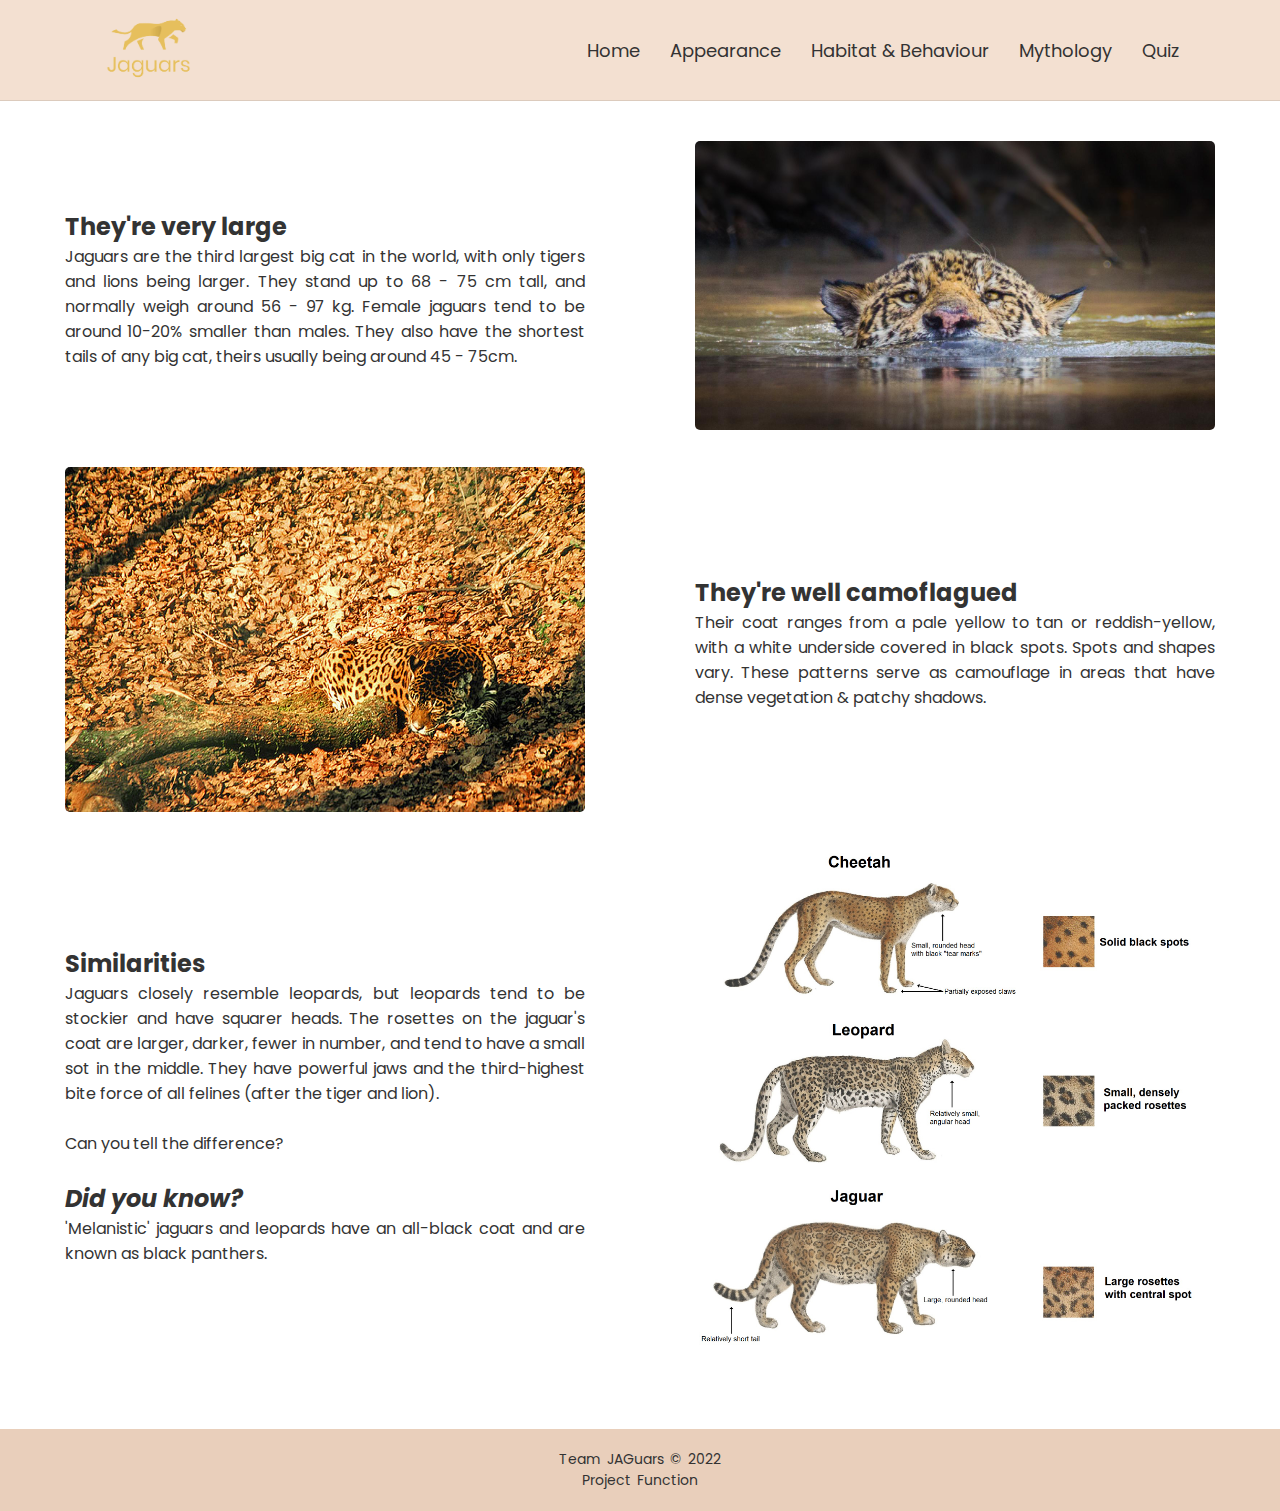
==== commit 56d2efaf: "Update appearance.html" ====
--- a/appearance.html
+++ b/appearance.html
@@ -36,44 +36,36 @@
 <div class="main-content">
     <div class="row-appearance">
         <div class="column-appearance">
-            <h2>Facts about Jaguars</h2>
+            <h2>They're very large</h2>
             <p>Jaguars are the third largest big cat in the world, with only tigers and lions  being larger. They stand up to 68 - 75 cm tall, and normally weigh around 56 - 97 kg. Female jaguars tend to be around 10-20% smaller than males. They also have the shortest tails of any big cat, theirs usually being around 45 - 75cm.</p>
         </div>
         <div class="column-appearance">
-            <img src="assets/Jaguar_Camo.jpg" alt text="An image of a jaguar that is well hidden by its camouflage coat">
+            <img src="assets/jags-swim.jpeg" alt text="A  swimming jaguar">
         </div>
     </div>
 </div>
 <div class="main-content">
     <div class="row-appearance">
         <div class="column-appearance">
-            <img src="assets/jags-swim.jpeg" alt text="An image of a jaguar that is well hidden by its camouflage coat">
+            <img src="assets/Jaguar_Camo.jpg" alt text="A jaguar that is well hidden by its camouflage coat">
         </div>
         <div class="column-appearance">
-            <h2>Jaguars are excellent swimmers</h2>
-<p> Unlike many domestic cats, jaguars don't avoid water. They have adapted to living in wet environments, and can be found swimming in lakes, rivers and wetlands. They are confident swimmers, known to cross large rivers.</p>
+            <h2>They're well camoflagued</h2>
+<p> Their coat ranges from a pale yellow to tan or reddish-yellow, with a white underside covered in black spots. Spots and shapes vary. These patterns serve as camouflage in areas that have dense vegetation & patchy shadows.</p>
         </div>
     </div>
 </div>
 <div class="main-content">
     <div class="row-appearance">
         <div class="column-appearance">
-            <h2>They're on the chunky side</h2>
-<p>The jaguar is the third biggest cat in the world - after the tiger and the lion - and is the largest cat in the Americas. They can grow up to 170cm long, not including their impressive tails which can be up to 80cm. <br> Male jaguars can weigh 120kg (that’s almost 19 stone), while female jaguars can weigh much less, up to 100kg. But their sizes can vary a lot between regions - jaguars in central America can be roughly half the size of jaguars in the Pantanal. They need that bulk behind them to take on big prey, including giant caiman.</p>
+            <h2>Similarities</h2>
+            <p>Jaguars closely resemble leopards, but leopards tend to be stockier and have squarer heads. The rosettes on the jaguar's coat are larger, darker, fewer in number, and tend to have a small sot in the middle. They have powerful jaws and the third-highest bite force of all felines (after the tiger and lion).</p>
+            <p><br>Can you tell the difference?</p>
+            <br><h2><i>Did you know?</i></h2>
+            <p>'Melanistic' jaguars and leopards have an all-black coat and are known as black panthers.</i></p>
         </div>
         <div class="column-appearance">
-            <img src="assets/jags-brazil.jpeg" alt text="An image of a jaguar that is well hidden by its camouflage coat">
-        </div>
-    </div>
-</div>
-<div class="main-content">
-    <div class="row-appearance">
-        <div class="column-appearance">
-            <img src="assets/jaguars-green.jpeg" alt text="An image of a jaguar that is well hidden by its camouflage coat">
-        </div>
-        <div class="column-appearance">
-            <h2>Their territory is shrinking</h2>
-            <p>Jaguars used to be found from the south-west USA, throughout South America to almost the far north in Argentina. Now, they’ve been virtually eliminated from half of their historic range. There are around 173,000 jaguars left in the world today, and most of these big cats are found in the Amazon rainforest and the Pantanal, the largest tropical wetland. Their stronghold is in Brazil - it may hold around half of the estimated wild numbers.</p>
+            <img src="assets/Jaguar_Differences.jpg" alt text="Chart displaying the differences between the coats of jaguars, leopards, and cheetahs.">
         </div>
     </div>
 </div>
@@ -84,8 +76,7 @@
 <!-- Footer section starts  -->
 <footer>
     <div class="footer-bottom">
-      <h4>JAGuars</h4>
-      <p class="copyright">Student-led project JAGuars © 2022 <br> Project Function </p>
+        <p class="copyright">Team JAGuars © 2022 <br> Project Function </p>
     </div>
 </footer>
 
--- a/css/style.css
+++ b/css/style.css
@@ -291,7 +291,7 @@
   text-align: justify;
 }
 
-.campus{
+.navbtns{
   width: 80%;
   margin: auto;
   margin-top: 5%;
@@ -299,7 +299,7 @@
   padding-top: 50px; 
 }
 
-.campus-col{
+.navbtns-col{
   flex-basis: 32%;
   border-radius: 10px;
   margin-bottom: 30px;
@@ -307,14 +307,13 @@
   overflow: hidden;
 }
 
-.campus-col img{
+.navbtns-col img{
   width: 100%;
   height: auto;
   display: block;
 }
 
-
-.layer{
+.navlayer{
   background: transparent;
   height: 100%;
   width: 100%;
@@ -324,12 +323,11 @@
   transition: 0.5s;
 }
 
-.layer:hover{
+.navlayer:hover{
   background: #f9d7be4e; 
-
-}
-
-.layer h3{
+}
+
+.navlayer h3{
   width: 100%;
   font-weight: 500;
   color: #fff;
@@ -342,7 +340,7 @@
   transform: 0.5s;
 }
 
-.layer:hover h3{
+.navlayer:hover h3{
   bottom: 49%;
   opacity: 1;
 }
@@ -399,8 +397,6 @@
   color:#333;
 }
 
- 
-
 /* media queries  */
 
 @media (max-width:1200px){
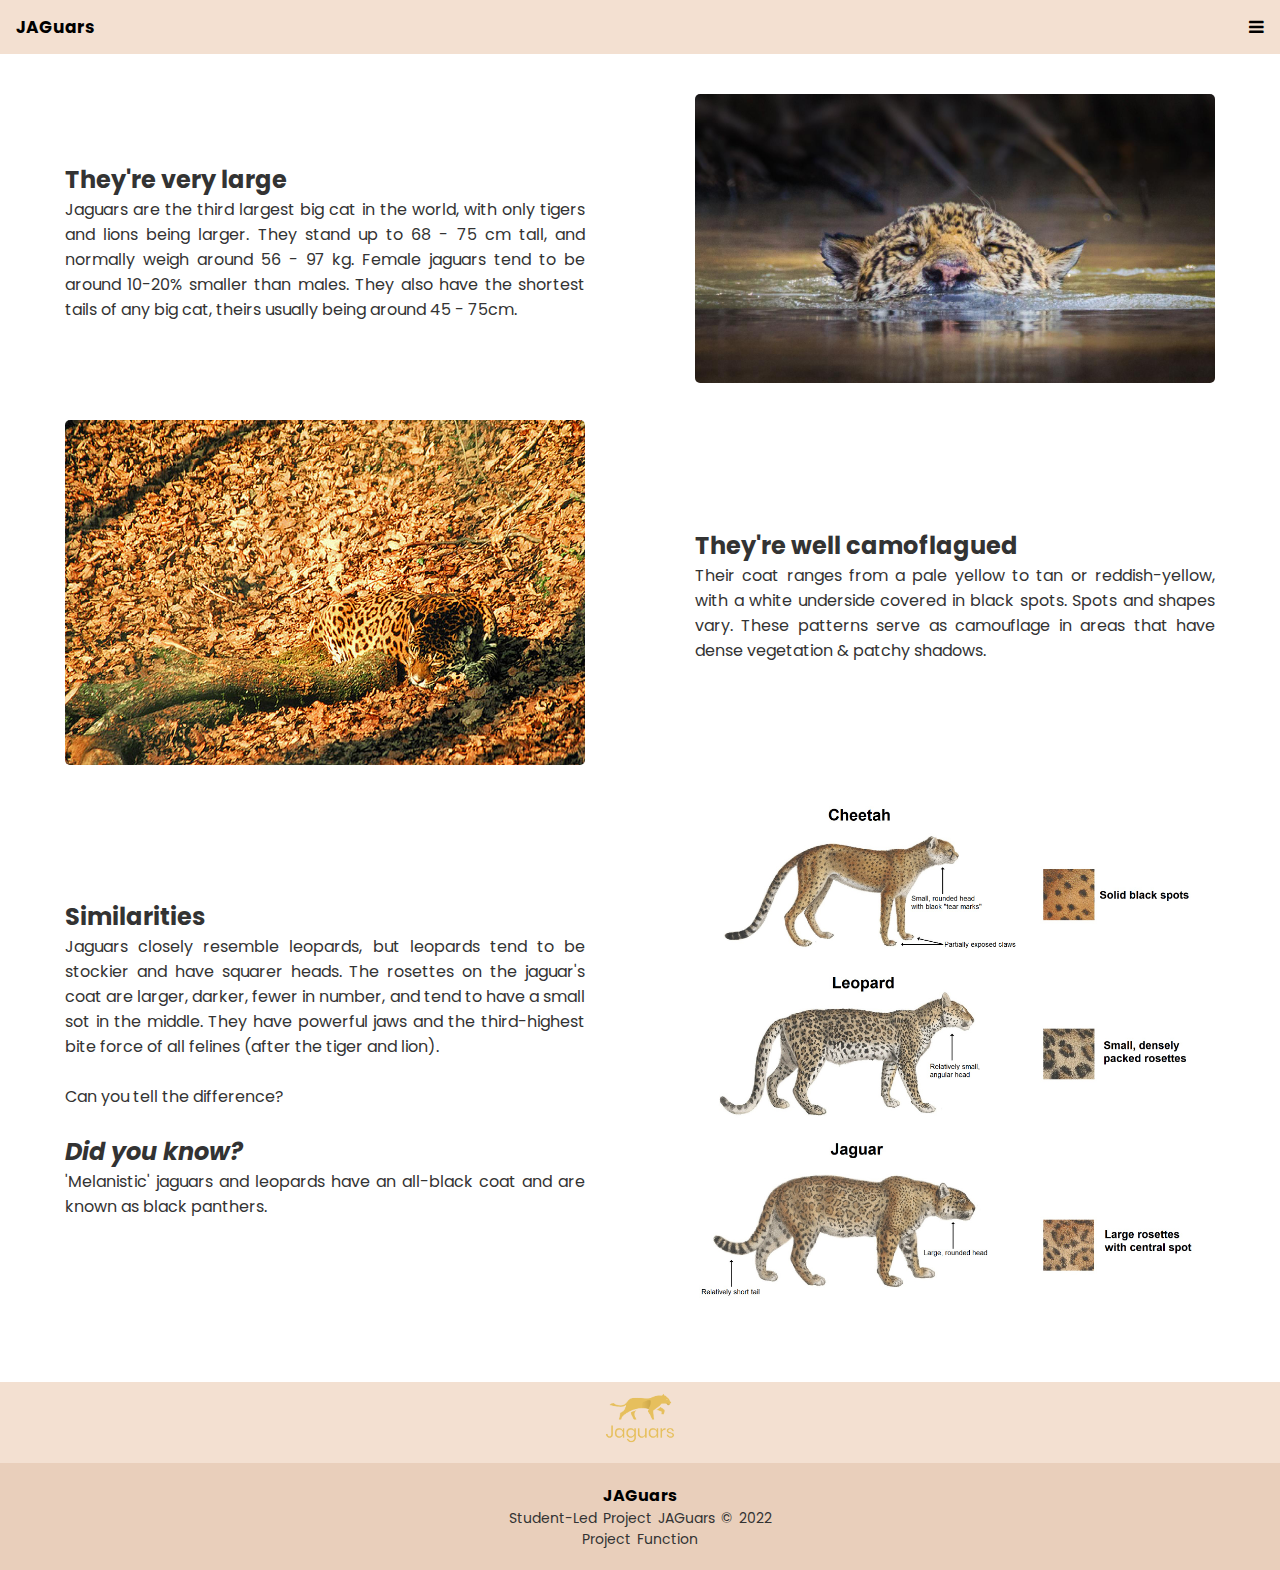
==== commit 0310a6a3: "navBar updated" ====
--- a/appearance.html
+++ b/appearance.html
@@ -5,31 +5,31 @@
     <meta http-equiv="X-UA-Compatible" content="IE=edge">
     <meta name="viewport" content="width=device-width, initial-scale=1.0">
     <link rel="stylesheet" href="css/style.css">
+    <script src="hamb.js" defer></script>
+    <link rel="stylesheet" href="https://cdnjs.cloudflare.com/ajax/libs/font-awesome/4.7.0/css/font-awesome.min.css">    
     <link rel="preconnect" href="https://fonts.googleapis.com">
     <link rel="preconnect" href="https://fonts.gstatic.com" crossorigin>
     <link href="https://fonts.googleapis.com/css2?family=Poppins:wght@300;500;700&display=swap" rel="stylesheet">
     <title>Appearance - JAGuars</title>
 </head>
 <body>
-<!-- Header section starts -->
-    <header>
-        <div class="inner">
-            <div class="logo">
-                <div>
-                    <a href="index.html"><img src="assets/Jag_Logo.png" alt="Logo"></a>
-                </div>
-            </div>
-
-            <nav>
-                <li><span><a href="index.html">Home</a></span></li>
-                <li><span><a href="appearance.html">Appearance</a></span></li>
-                <li><span><a href="habitatAndBehaviour.html">Habitat & Behaviour</a></span></li>
-                <li><span><a href="mythology.html">Mythology</a></span></li>
-                <li><span><a href="quiz_index.html">Quiz</a></span></li>
-            </nav>
-        </div>
-    </header>
-<!-- Header section ends -->
+<!-- header section starts -->
+<div class="nav-bar">
+    <a href="index.html" class="active">JAGuars</a>
+    <!-- Navigation links (hidden by default) -->
+    <div id="myLinks">
+      <a href="index.html">Home</a>
+      <a href="appearance.html">Appearance</a> 
+      <a href="habitatAndBehaviour.html">Habitat & Behaviour</a>
+      <a href="mythology.html">Mythology</a>
+      <a href="quiz_index.html">Quiz</a>
+    </div>
+    <!-- "Hamburger menu" / "Bar icon" to toggle the navigation links -->
+    <a href="javascript:void(0);" class="icon" onclick="myFunction()">
+      <i class="fa fa-bars"></i>
+    </a>
+  </div>
+<!-- header section ends -->
 
 <!-- Main section starts-->
 <br>
@@ -51,7 +51,7 @@
         </div>
         <div class="column-appearance">
             <h2>They're well camoflagued</h2>
-<p> Their coat ranges from a pale yellow to tan or reddish-yellow, with a white underside covered in black spots. Spots and shapes vary. These patterns serve as camouflage in areas that have dense vegetation & patchy shadows.</p>
+        <p> Their coat ranges from a pale yellow to tan or reddish-yellow, with a white underside covered in black spots. Spots and shapes vary. These patterns serve as camouflage in areas that have dense vegetation & patchy shadows.</p>
         </div>
     </div>
 </div>
@@ -72,14 +72,16 @@
 <br>
 <br>
 <!-- Main section ends -->
-
 <!-- Footer section starts  -->
 <footer>
-    <div class="footer-bottom">
-        <p class="copyright">Team JAGuars © 2022 <br> Project Function </p>
+    <div class="footer-bottom-image">
+      <img src="assets/Jag_Logo.png" alt="Logo">
     </div>
-</footer>
-
-<!-- Footer section ends -->
+      <div class="footer-bottom">
+        <h4>JAGuars</h4>
+        <p class="copyright">Student-led project JAGuars © 2022 <br> Project Function </p>
+      </div>
+  </footer>
+  <!-- Footer section ends -->
 </body>
 </html>--- a/css/style.css
+++ b/css/style.css
@@ -50,7 +50,7 @@
   margin-left: 50px;
   margin-right: 50px;
 }
-
+/* 
 header{
   width: 100%;
   height: 100px;
@@ -85,7 +85,7 @@
 header .logo img{
   height: 90px;
   margin-top: 5px; /* Optical alignment of the logo */
-}
+/* }
 
 header nav{
   height: 100%;
@@ -117,6 +117,118 @@
   -moz-transition:color 300ms ease-in-out;
   color: #95731e;
 }
+ */
+
+
+
+
+
+
+
+
+/* Header parts starts */
+/* Style the navigation menu */
+.nav-bar {
+  overflow: hidden;
+  background-color: #f3e0d1;
+  position: relative;
+}
+
+/* Hide the links inside the navigation menu (except for logo/home) */
+.nav-bar #myLinks {
+  display: none;
+}
+
+/* Style navigation menu links */
+.nav-bar a {
+  color: white;
+  padding: 14px 16px;
+  text-decoration: none;
+  font-size: 17px;
+  display: block;
+}
+
+/* Style the hamburger menu */
+.nav-bar a.icon {
+  background: #f3e0d1;
+  display: block;
+  position: absolute;
+  right: 0;
+  top: 0;
+}
+
+/* Add a grey background color on mouse-over */
+.nav-bar a:hover {
+  background-color: #f3e0d1;
+  color: black;
+}
+
+/* Style the active link (or home/logo) */
+.active {
+  background-color: #f3e0d1;
+  color: black;
+  font-weight: bold;
+}
+
+
+/* Style the navigation menu */
+.nav-bar {
+  overflow: hidden;
+  background-color: #f3e0d1;
+  position: relative;
+}
+
+/* Hide the links inside the navigation menu (except for logo/home) */
+.nav-bar #myLinks {
+  display: none;
+}
+
+/* Style navigation menu links */
+.nav-bar a {
+  color: black;
+  padding: 14px 16px;
+  text-decoration: none;
+  font-size: 17px;
+  display: block;
+  
+}
+
+/* Style the hamburger menu */
+.nav-bar a.icon {
+  background: #f3e0d1;
+  display: block;
+  position: absolute;
+  right: 0;
+  top: 0;
+  
+}
+
+/* Add a grey background color on mouse-over */
+.nav-bar a:hover {
+  background-color: #f3e0d1;
+  color: black;
+}
+
+/* Style the active link (or home/logo) */
+.active {
+  background-color: #f3e0d1;
+  color: white;
+}
+
+/* Header parts finished */
+
+.footer-bottom-image{
+  width: 80px;
+  text-align: center;
+  margin-left: 800px;
+  margin-right: 800px;
+}
+
+
+
+
+
+
 
 /* Banner */
 .banner-image{
@@ -160,20 +272,20 @@
   margin-right: auto;
 
 }
+
+
 .quiz-body {
-  position: relative;
-  padding: 0;
-  margin-top: 6%;
-  margin-bottom: 7%;
-  display: flex;
-  width: 100%;
-  height: 55vh;
-  justify-content: center;
-  align-items: center;
-  font-family: "Poppins";
-  color:#333;
-
-}
+    position: relative;
+    padding: 0;
+    margin: 0;
+    display: flex;
+    width: 100%;
+    height: 55vh;
+    justify-content: center;
+    align-items: center;
+    font-family: "Poppins";
+}
+
 
 .quiz-container {
   width: 800px;
@@ -297,6 +409,7 @@
   margin-top: 5%;
   text-align: center;
   padding-top: 50px; 
+  margin-top: 8%;
 }
 
 .navbtns-col{
@@ -345,6 +458,21 @@
   opacity: 1;
 }
 
+.useful-links{
+  position: relative;
+  text-align: center;
+  margin: 2%;
+  line-height: 150%;
+}
+
+.useful-links a{
+ color: #333;
+}
+
+.useful-links a:hover{
+  color: #e6c166;
+}
+
 /* footer */
 
 footer{
@@ -399,28 +527,59 @@
 
 /* media queries  */
 
+
+
+@media (max-width:2560px){
+  .footer-bottom-image{
+    width: 80px;
+    text-align: center;
+    margin-left: auto;
+    margin-right: auto;
+  }
+}
+
+@media (max-width:1440px){
+  .footer-bottom-image{
+    width: 80px;
+    text-align: center;
+    margin-left: auto;
+    margin-right: auto;
+  }
+}
+
 @media (max-width:1200px){
-
+  .footer-bottom-image{
+    width: 80px;
+    text-align: center;
+    margin-left: auto;
+    margin-right: auto;
+  }
 }
 
 @media (max-width:991px){
-  .quiz-body {
-    width: 80vw;
-    height: 55vh;
+  .footer-bottom-image{
+    width: 80px;
+    text-align: center;
+    margin-left: auto;
+    margin-right: auto;
   }
-}
+}  
 
 @media (max-width:768px){
-  .quiz-body {
-    width: 60vw;
-    height: 50vh;
+  .footer-bottom-image{
+    width: 80px;
+    text-align: center;
+    margin-left: auto;
+    margin-right: auto;
   }
 }
 
 @media (max-width:450px){
-  .quiz-body {
-    width: 40vw;
-    height: 50vh;
+  .footer-bottom-image{
+    width: 80px;
+    text-align: center;
+    margin-left: auto;
+    margin-right: auto;
   }
-
-}
+}
+  
